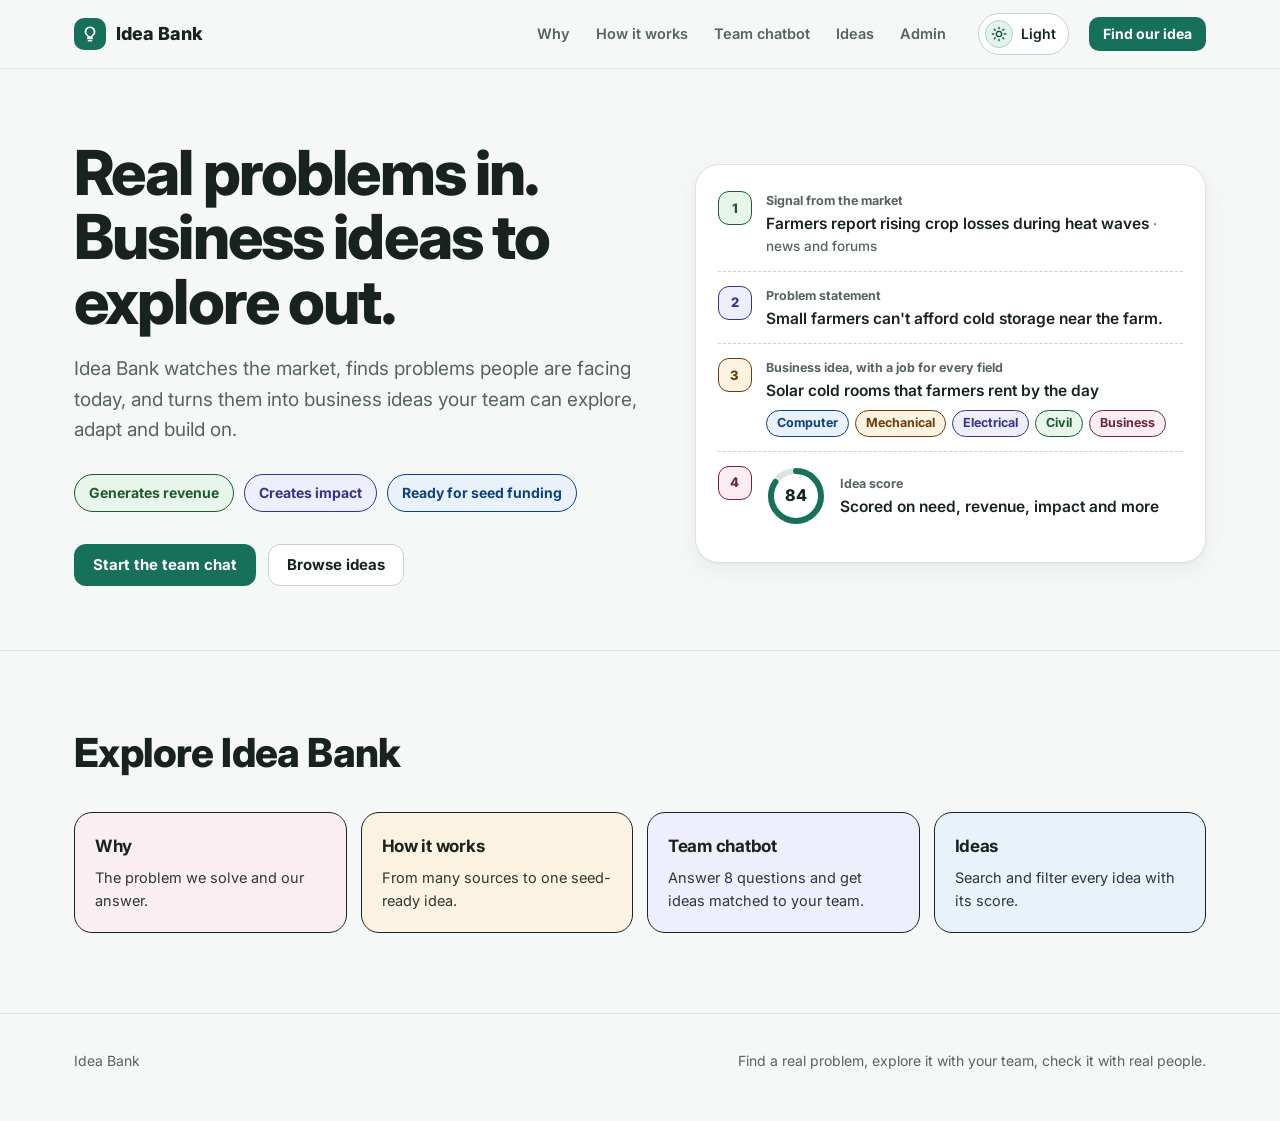
==== static/index.html @ 4145d93f "Idea Bank: real problems in, business ideas out Flask site with a team chatbot, researched ideas wit" ====
<!doctype html>
<html lang="en">
<head>
<meta charset="utf-8">
<meta name="viewport" content="width=device-width, initial-scale=1, viewport-fit=cover">
<title>Idea Bank — real problems, ideas to explore</title>
<link rel="preconnect" href="https://fonts.googleapis.com">
<link rel="preconnect" href="https://fonts.gstatic.com" crossorigin>
<link href="https://fonts.googleapis.com/css2?family=Inter:wght@400;500;600;700;800&display=swap" rel="stylesheet">
<script>
/* apply saved theme before paint */
(function(){try{var t=localStorage.getItem("ideabank:theme");if(t==="light"||t==="dark")document.documentElement.setAttribute("data-theme",t);}catch(e){}})();
</script>
<link rel="stylesheet" href="/static/site.css">
</head>
<body>
<script>(function(){var h=location.hash.slice(1);if(["why","how","team","ideas"].indexOf(h)>-1)location.replace("/"+h);})();</script>
<header class="top">
  <div class="wrap">
    <a class="brand" href="/" aria-label="Idea Bank, home">
      <span class="mark" aria-hidden="true"><svg width="18" height="18" viewBox="0 0 24 24" fill="none" stroke-width="2.2" stroke-linecap="round" stroke-linejoin="round"><path d="M9 18h6M10 21h4M12 3a6 6 0 0 0-3.5 10.9c.6.4 1 1.1 1 1.8V16h5v-.3c0-.7.4-1.4 1-1.8A6 6 0 0 0 12 3z"/></svg></span>
      Idea Bank
    </a>
    <nav class="nav" aria-label="Main">
      <a href="/why">Why</a><a href="/how">How it works</a><a href="/team">Team chatbot</a><a href="/ideas">Ideas</a>
    <a href="/admin">Admin</a></nav>
    <button class="theme-btn" id="themeBtn" type="button" aria-label="Switch to dark mode">
      <span class="knob" aria-hidden="true">
        <svg class="sun" viewBox="0 0 24 24" fill="none" stroke-width="2" stroke-linecap="round"><circle cx="12" cy="12" r="4"/><path d="M12 2v2M12 20v2M4.9 4.9l1.4 1.4M17.7 17.7l1.4 1.4M2 12h2M20 12h2M4.9 19.1l1.4-1.4M17.7 6.3l1.4-1.4"/></svg>
        <svg class="moon" viewBox="0 0 24 24" fill="none" stroke-width="2" stroke-linecap="round" stroke-linejoin="round"><path d="M21 12.8A9 9 0 1 1 11.2 3a7 7 0 0 0 9.8 9.8z"/></svg>
      </span>
      <span class="lbl" id="themeLbl">Light</span>
    </button>
    <a class="btn btn-primary btn-sm cta-top" href="/team">Find our idea</a>
  </div>
</header>

<main id="top">
  <section class="hero">
    <div class="wrap hero-grid">
      <div>
        <h1>Real problems in. Business ideas to explore out.</h1>
        <p class="lead">Idea Bank watches the market, finds problems people are facing today, and turns them into business ideas your team can explore, adapt and build on.</p>
        <ul class="goals" aria-label="Every idea aims to">
          <li class="c-green">Generates revenue</li>
          <li class="c-lav">Creates impact</li>
          <li class="c-blue">Ready for seed funding</li>
        </ul>
        <div class="row">
          <a class="btn btn-primary" href="/team">Start the team chat</a>
          <a class="btn btn-ghost" href="/ideas">Browse ideas</a>
        </div>
      </div>

      <figure class="transform reveal" aria-label="Example: how one news signal becomes an idea" style="margin:0">
        <div class="stage">
          <span class="dot c-green" aria-hidden="true">1</span>
          <div><p class="k">Signal from the market</p><p class="v">Farmers report rising crop losses during heat waves <span class="src">· news and forums</span></p></div>
        </div>
        <div class="stage">
          <span class="dot c-lav" aria-hidden="true">2</span>
          <div><p class="k">Problem statement</p><p class="v">Small farmers can't afford cold storage near the farm.</p></div>
        </div>
        <div class="stage">
          <span class="dot c-amber" aria-hidden="true">3</span>
          <div><p class="k">Business idea, with a job for every field</p><p class="v">Solar cold rooms that farmers rent by the day</p>
            <div class="tags"><span class="tag c-blue">Computer</span><span class="tag c-amber">Mechanical</span><span class="tag c-lav">Electrical</span><span class="tag c-green">Civil</span><span class="tag c-pink">Business</span></div></div>
        </div>
        <div class="stage">
          <span class="dot c-pink" aria-hidden="true">4</span>
          <div class="score-line"><div id="heroRing"></div><div><p class="k">Idea score</p><p class="v">Scored on need, revenue, impact and more</p></div></div>
        </div>
      </figure>
    </div>
  </section>

  <section class="sec">
    <div class="wrap">
      <div class="sec-head"><h2>Explore Idea Bank</h2></div>
      <div class="explore">
        <a class="c-pink" href="/why"><h3>Why</h3><p>The problem we solve and our answer.</p></a>
        <a class="c-amber" href="/how"><h3>How it works</h3><p>From many sources to one seed-ready idea.</p></a>
        <a class="c-lav" href="/team"><h3>Team chatbot</h3><p>Answer 8 questions and get ideas matched to your team.</p></a>
        <a class="c-blue" href="/ideas"><h3>Ideas</h3><p>Search and filter every idea with its score.</p></a>
      </div>
    </div>
  </section>
</main>

<footer>
  <div class="wrap"><span>Idea Bank</span><span>Find a real problem, explore it with your team, check it with real people.</span></div>
</footer>

<dialog id="dlg" aria-labelledby="dlgTitle"><div class="dlg" id="dlgBody"></div></dialog>
<script src="/static/app.js"></script>
</body>
</html>
---- static/site.css ----
:root{
  --bg:#F5F8F6; --surface:#FFFFFF; --sunk:#EEF3F0; --ink:#18231F; --muted:#56635E; --line:#DCE4E0; --line-strong:#C6D2CC;
  --teal:#17705A; --teal-ink:#0E4F3F; --teal-soft:#E3F3EC; --teal-line:#A6D8C4; --on-teal:#FFFFFF;
  --lav:#EFEEFC; --lav-line:#C9C5F1; --lav-ink:#3A3285;
  --amber:#FCF2E1; --amber-line:#EFCB8C; --amber-ink:#69400A;
  --pink:#FBEEF2; --pink-line:#EFB6C8; --pink-ink:#70243D;
  --blue:#E9F2FB; --blue-line:#ADCDEE; --blue-ink:#0E447A;
  --green:#E7F5EB; --green-line:#A8D8B3; --green-ink:#1F5A2B;
  --gray:#F1F1EC; --gray-line:#D2D1C9; --gray-ink:#43433E;
  --ring-mid:#D99A2B; --shadow:0 1px 2px rgba(24,35,31,.05), 0 8px 24px rgba(24,35,31,.06);
  --backdrop:rgba(16,24,21,.45);
  color-scheme:light;
  box-sizing:border-box;
  padding-top:env(safe-area-inset-top,0px);
  padding-bottom:env(safe-area-inset-bottom,0px);
}
@media (prefers-color-scheme:dark){
  :root:not([data-theme="light"]){
    --bg:#0F1513; --surface:#161E1B; --sunk:#121916; --ink:#E5EDE9; --muted:#9DAAA5; --line:#26312D; --line-strong:#34413C;
    --teal:#5CC7A2; --teal-ink:#A9E8D2; --teal-soft:#14302A; --teal-line:#2B5C4C; --on-teal:#0B1E18;
    --lav:#1F1D38; --lav-line:#3F3A74; --lav-ink:#CDC9FA;
    --amber:#2E230F; --amber-line:#6A4F22; --amber-ink:#F4D49B;
    --pink:#331B24; --pink-line:#6B3447; --pink-ink:#F4C2D2;
    --blue:#142638; --blue-line:#2D5376; --blue-ink:#B6D5F2;
    --green:#152D1B; --green-line:#2E5F38; --green-ink:#B6E2BF;
    --gray:#212423; --gray-line:#3E4341; --gray-ink:#D4D6D1;
    --ring-mid:#E7B556; --shadow:0 1px 2px rgba(0,0,0,.3), 0 8px 24px rgba(0,0,0,.25);
    --backdrop:rgba(0,0,0,.6);
    color-scheme:dark;
  }
}
:root[data-theme="dark"]{
  --bg:#0F1513; --surface:#161E1B; --sunk:#121916; --ink:#E5EDE9; --muted:#9DAAA5; --line:#26312D; --line-strong:#34413C;
  --teal:#5CC7A2; --teal-ink:#A9E8D2; --teal-soft:#14302A; --teal-line:#2B5C4C; --on-teal:#0B1E18;
  --lav:#1F1D38; --lav-line:#3F3A74; --lav-ink:#CDC9FA;
  --amber:#2E230F; --amber-line:#6A4F22; --amber-ink:#F4D49B;
  --pink:#331B24; --pink-line:#6B3447; --pink-ink:#F4C2D2;
  --blue:#142638; --blue-line:#2D5376; --blue-ink:#B6D5F2;
  --green:#152D1B; --green-line:#2E5F38; --green-ink:#B6E2BF;
  --gray:#212423; --gray-line:#3E4341; --gray-ink:#D4D6D1;
  --ring-mid:#E7B556; --shadow:0 1px 2px rgba(0,0,0,.3), 0 8px 24px rgba(0,0,0,.25);
  --backdrop:rgba(0,0,0,.6);
  color-scheme:dark;
}
html{scroll-behavior:smooth; scroll-padding-top:calc(env(safe-area-inset-top,0px) + 76px)}
@media (prefers-reduced-motion:reduce){html{scroll-behavior:auto} *,*::before,*::after{animation:none!important; transition:none!important}}
*,*::before,*::after{box-sizing:border-box}
[hidden]{display:none!important}
body{margin:0; background:var(--bg); color:var(--ink); font-family:Inter, "Segoe UI", Roboto, Helvetica, Arial, sans-serif; font-size:16px; line-height:1.6; -webkit-font-smoothing:antialiased; transition:background-color .2s, color .2s}
img,svg{max-width:100%}
a{color:var(--teal)}
button,input,select,textarea{font:inherit; color:inherit}
:focus-visible{outline:3px solid var(--teal); outline-offset:2px; border-radius:8px}
.wrap{max-width:1180px; margin:0 auto; padding:0 24px}
.sr{position:absolute; width:1px; height:1px; overflow:hidden; clip:rect(0 0 0 0); white-space:nowrap}
h1,h2,h3,h4{letter-spacing:-.015em}

/* ---------- header ---------- */
.top{position:sticky; top:0; z-index:30; background:color-mix(in srgb, var(--bg) 86%, transparent); backdrop-filter:saturate(1.2) blur(12px); -webkit-backdrop-filter:saturate(1.2) blur(12px); border-bottom:1px solid var(--line)}
.top .wrap{display:flex; align-items:center; gap:20px; height:68px}
.brand{display:flex; align-items:center; gap:10px; font-weight:800; font-size:18px; color:var(--ink); text-decoration:none; margin-right:auto}
.mark{width:32px; height:32px; border-radius:10px; background:var(--teal); display:grid; place-items:center}
.mark svg{stroke:var(--on-teal)}
.nav{display:flex; gap:2px}
.nav a{color:var(--muted); text-decoration:none; font-weight:600; font-size:14.5px; padding:8px 12px; border-radius:10px}
.nav a:hover{color:var(--ink); background:var(--sunk)}
@media (max-width:820px){.nav{display:none}}
.theme-btn{display:inline-flex; align-items:center; gap:8px; border:1px solid var(--line-strong); background:var(--surface); border-radius:999px; padding:6px 12px 6px 6px; cursor:pointer; font-size:14px; font-weight:600}
.theme-btn .knob{width:28px; height:28px; border-radius:50%; background:var(--teal-soft); border:1px solid var(--teal-line); display:grid; place-items:center}
.theme-btn svg{width:16px; height:16px; stroke:var(--teal-ink)}
.theme-btn .moon{display:none}
:root[data-theme="dark"] .theme-btn .sun{display:none}
:root[data-theme="dark"] .theme-btn .moon{display:block}
.cta-top{display:inline-flex}
@media (max-width:520px){.cta-top{display:none} .theme-btn .lbl{display:none} .theme-btn{padding:6px}}

/* ---------- buttons ---------- */
.btn{display:inline-flex; align-items:center; justify-content:center; gap:8px; border:1px solid transparent; border-radius:12px; padding:11px 18px; font-weight:700; font-size:15px; cursor:pointer; text-decoration:none; line-height:1.2; transition:filter .15s, border-color .15s, background-color .15s}
.btn-primary{background:var(--teal); color:var(--on-teal)}
.btn-primary:hover{filter:brightness(1.07)}
.btn-ghost{background:var(--surface); border-color:var(--line-strong); color:var(--ink)}
.btn-ghost:hover{border-color:var(--teal-line)}
.btn-soft{background:var(--lav); border-color:var(--lav-line); color:var(--lav-ink)}
.btn-sm{padding:8px 13px; font-size:14px; border-radius:10px}
.btn:disabled{opacity:.55; cursor:not-allowed}
.row{display:flex; gap:12px; flex-wrap:wrap; align-items:center}

/* ---------- hero ---------- */
.hero{padding:72px 0 64px}
.hero-grid{display:grid; grid-template-columns:minmax(0,1.05fr) minmax(0,.95fr); gap:56px; align-items:center}
@media (max-width:940px){.hero-grid{grid-template-columns:1fr; gap:40px}}
.hero h1{font-size:clamp(36px,5.4vw,62px); line-height:1.04; margin:0 0 20px; font-weight:800; letter-spacing:-.03em; max-width:12em}
.hero .lead{font-size:clamp(17px,1.6vw,19px); color:var(--muted); margin:0 0 28px; max-width:33em}
.goals{display:flex; gap:10px; flex-wrap:wrap; margin:0 0 32px; padding:0; list-style:none}
.goals li{font-size:14px; font-weight:700; padding:7px 14px; border-radius:999px; border:1px solid}

/* the signal-to-pitch card */
.transform{position:relative; background:var(--surface); border:1px solid var(--line); border-radius:24px; padding:22px; box-shadow:var(--shadow)}
.transform .stage{display:grid; grid-template-columns:auto 1fr; gap:14px; padding:14px 0; border-top:1px dashed var(--line-strong)}
.transform .stage:first-of-type{border-top:0; padding-top:4px}
.stage .dot{width:34px; height:34px; border-radius:11px; display:grid; place-items:center; border:1px solid; font-weight:800; font-size:13px}
.stage .k{font-size:12.5px; font-weight:700; color:var(--muted); margin:0 0 2px}
.stage .v{margin:0; font-weight:600; font-size:15.5px; line-height:1.4}
.stage .src{font-weight:500; color:var(--muted); font-size:13.5px}
.stage .tags{display:flex; flex-wrap:wrap; gap:6px; margin-top:8px}
.score-line{display:flex; align-items:center; gap:14px}
.reveal .stage{opacity:0; transform:translateY(6px); animation:rise .5s ease forwards}
.reveal .stage:nth-of-type(2){animation-delay:.25s}
.reveal .stage:nth-of-type(3){animation-delay:.5s}
.reveal .stage:nth-of-type(4){animation-delay:.75s}
@keyframes rise{to{opacity:1; transform:none}}

/* ---------- colour chips ---------- */
.c-green{background:var(--green); border-color:var(--green-line); color:var(--green-ink)}
.c-amber{background:var(--amber); border-color:var(--amber-line); color:var(--amber-ink)}
.c-lav{background:var(--lav); border-color:var(--lav-line); color:var(--lav-ink)}
.c-blue{background:var(--blue); border-color:var(--blue-line); color:var(--blue-ink)}
.c-pink{background:var(--pink); border-color:var(--pink-line); color:var(--pink-ink)}
.c-gray{background:var(--gray); border-color:var(--gray-line); color:var(--gray-ink)}
.c-teal{background:var(--teal-soft); border-color:var(--teal-line); color:var(--teal-ink)}
.tag{display:inline-block; font-size:12.5px; font-weight:700; padding:3px 10px; border-radius:999px; border:1px solid; line-height:1.5}

/* ---------- sections ---------- */
.sec{padding:80px 0; border-top:1px solid var(--line)}
.sec.alt{background:var(--sunk)}
.sec-head{max-width:720px; margin:0 0 36px}
.sec-head h2{font-size:clamp(28px,3.4vw,40px); line-height:1.12; margin:0 0 12px; font-weight:800}
.sec-head p{margin:0; color:var(--muted); font-size:17px}

/* why */
.why{display:grid; grid-template-columns:minmax(0,1fr) minmax(0,1.15fr); gap:28px; align-items:stretch}
@media (max-width:860px){.why{grid-template-columns:1fr}}
.pains{display:grid; gap:14px}
.pain{background:var(--surface); border:1px solid var(--line); border-left:4px solid var(--pink-line); border-radius:14px; padding:18px 20px}
.pain h3{margin:0 0 4px; font-size:17px}
.pain p{margin:0; color:var(--muted); font-size:15px}
.answer{border-radius:22px; padding:32px; border:1px solid var(--teal-line); background:var(--teal-soft); color:var(--teal-ink); display:flex; flex-direction:column; justify-content:space-between; gap:28px}
.answer p.big{font-size:clamp(22px,2.4vw,30px); line-height:1.3; font-weight:700; margin:0; letter-spacing:-.015em}
.answer ul{list-style:none; margin:0; padding:0; display:flex; flex-wrap:wrap; gap:10px}
.answer li{background:var(--surface); border:1px solid var(--teal-line); color:var(--ink); border-radius:999px; padding:7px 14px; font-weight:600; font-size:14px}

/* flow */
.flow{list-style:none; margin:0; padding:0; display:grid; grid-template-columns:repeat(5,minmax(0,1fr)); gap:14px; counter-reset:step}
@media (max-width:980px){.flow{grid-template-columns:repeat(2,minmax(0,1fr))}}
@media (max-width:520px){.flow{grid-template-columns:1fr}}
.flow li{position:relative; border:1px solid; border-radius:18px; padding:20px; counter-increment:step}
.flow li::before{content:counter(step); display:grid; place-items:center; width:28px; height:28px; border-radius:50%; background:var(--surface); font-weight:800; font-size:13px; margin-bottom:12px}
.flow li h3{margin:0 0 6px; font-size:17px}
.flow li p{margin:0; font-size:14.5px; opacity:.9}
.outputs{margin-top:22px; display:grid; grid-template-columns:repeat(3,minmax(0,1fr)); gap:14px}
@media (max-width:760px){.outputs{grid-template-columns:1fr}}
.out{background:var(--surface); border:1px solid var(--line); border-radius:18px; padding:20px}
.out h3{margin:0 0 4px; font-size:16.5px}
.out p{margin:0; color:var(--muted); font-size:14.5px}
.out.final{border-color:var(--teal-line); background:var(--teal-soft)}
.out.final h3,.out.final p{color:var(--teal-ink)}
.out-label{font-weight:700; color:var(--muted); font-size:14.5px; margin:28px 0 0}

/* chatbot */
.chat-grid{display:grid; grid-template-columns:minmax(0,1.1fr) minmax(0,.9fr); gap:24px; align-items:start}
@media (max-width:920px){.chat-grid{grid-template-columns:1fr}}
.chat{background:var(--surface); border:1px solid var(--line); border-radius:22px; display:flex; flex-direction:column; height:600px; overflow:hidden; box-shadow:var(--shadow)}
.chat-head{display:flex; align-items:center; justify-content:space-between; gap:12px; padding:14px 18px; border-bottom:1px solid var(--line)}
.chat-head .who{display:flex; align-items:center; gap:10px; font-weight:700}
.bot-av{width:34px; height:34px; border-radius:50%; background:var(--lav); border:1px solid var(--lav-line); display:grid; place-items:center}
.bot-av svg{stroke:var(--lav-ink)}
.progress{font-size:13px; color:var(--muted); font-weight:600}
.chat-log{flex:1; overflow-y:auto; padding:20px 18px; display:flex; flex-direction:column; gap:10px}
.bubble{max-width:84%; padding:11px 15px; border-radius:16px; font-size:15px; line-height:1.45; border:1px solid}
.bubble.bot{align-self:flex-start; background:var(--lav); border-color:var(--lav-line); color:var(--lav-ink); border-bottom-left-radius:5px}
.bubble.me{align-self:flex-end; background:var(--teal-soft); border-color:var(--teal-line); color:var(--teal-ink); border-bottom-right-radius:5px}
.chat-input{border-top:1px solid var(--line); padding:14px; display:grid; gap:10px; background:var(--surface)}
.chips{display:flex; flex-wrap:wrap; gap:8px}
.chip{border:1px solid var(--line-strong); background:var(--bg); border-radius:999px; padding:7px 14px; font-weight:600; font-size:14px; cursor:pointer}
.chip:hover{border-color:var(--teal-line); background:var(--teal-soft)}
.text-row{display:flex; gap:8px}
.text-row input{flex:1; min-width:0; border:1px solid var(--line-strong); background:var(--bg); border-radius:12px; padding:10px 14px}
.side{display:grid; gap:18px}
.panel{background:var(--surface); border:1px solid var(--line); border-radius:22px; padding:22px}
.panel h3{margin:0 0 4px; font-size:17px}
.panel .sub{margin:0 0 14px; color:var(--muted); font-size:14px}
.qlist{list-style:none; margin:0; padding:0; display:grid; grid-template-columns:1fr 1fr; gap:8px}
.qlist li{display:flex; gap:8px; align-items:center; font-size:14px; font-weight:600; padding:8px 10px; border-radius:10px; background:var(--sunk); border:1px solid var(--line); color:var(--muted)}
.qlist li i{font-style:normal; width:22px; height:22px; flex:none; border-radius:50%; display:grid; place-items:center; font-size:12px; background:var(--surface); border:1px solid var(--line-strong)}
.qlist li.done{color:var(--teal-ink); background:var(--teal-soft); border-color:var(--teal-line)}
.qlist li.done i{border-color:var(--teal-line)}
.qnote{font-size:13px; color:var(--muted); margin:10px 0 0}
.member{display:flex; gap:12px; padding:12px 0; border-top:1px solid var(--line)}
.member:first-child{border-top:0; padding-top:0}
.avatar{width:38px; height:38px; flex:none; border-radius:12px; display:grid; place-items:center; font-weight:800; font-size:13px; border:1px solid}
.member b{display:block; font-size:15px}
.member span{color:var(--muted); font-size:14px}
.stats{display:grid; grid-template-columns:repeat(3,1fr); gap:10px; margin-top:14px}
.stat{border-radius:14px; padding:12px; border:1px solid var(--teal-line); background:var(--teal-soft); color:var(--teal-ink)}
.stat b{display:block; font-size:22px; line-height:1.2}
.stat span{font-size:12.5px}
.team-prefs{display:flex; flex-wrap:wrap; gap:6px; margin-top:12px}
.empty{color:var(--muted); font-size:15px; padding:16px; border:1px dashed var(--line-strong); border-radius:14px; margin:0}

.matches-head{display:flex; justify-content:space-between; align-items:flex-end; gap:16px; flex-wrap:wrap; margin:48px 0 16px}
.matches-head h3{margin:0 0 4px; font-size:24px}
.matches-head p{margin:0; color:var(--muted)}
.matches{display:grid; gap:14px}
.match{background:var(--surface); border:1px solid var(--line); border-radius:18px; padding:18px 20px; display:grid; grid-template-columns:auto minmax(0,1fr) auto; gap:18px; align-items:center}
@media (max-width:640px){.match{grid-template-columns:auto 1fr} .match .act{grid-column:1/-1}}
.match h4{margin:0 0 4px; font-size:17px}
.match p{margin:0 0 10px; color:var(--muted); font-size:14.5px}
.why-tags{display:flex; flex-wrap:wrap; gap:6px}

/* ring */
.ring{position:relative; width:60px; height:60px; flex:none}
.ring svg{transform:rotate(-90deg); display:block}
.ring b{position:absolute; inset:0; display:grid; place-items:center; font-size:16px; font-weight:800}
.ring small{position:absolute; left:0; right:0; bottom:-18px; text-align:center; font-size:11px; color:var(--muted); font-weight:600}

/* feed */
.filters{display:flex; gap:10px; flex-wrap:wrap; align-items:center; margin-bottom:22px}
.filters input,.filters select{border:1px solid var(--line-strong); background:var(--surface); border-radius:12px; padding:10px 12px; min-width:0}
.filters input{flex:1; min-width:200px}
.seg{display:flex; background:var(--surface); border:1px solid var(--line-strong); border-radius:12px; padding:3px}
.seg button{border:0; background:transparent; padding:7px 12px; border-radius:9px; font-weight:600; font-size:14px; cursor:pointer; color:var(--muted)}
.seg button[aria-pressed="true"]{background:var(--teal-soft); color:var(--teal-ink)}
.grid{display:grid; grid-template-columns:repeat(auto-fill,minmax(310px,1fr)); gap:16px}
.card{background:var(--surface); border:1px solid var(--line); border-radius:20px; padding:20px; display:flex; flex-direction:column; gap:12px; text-align:left; cursor:pointer; width:100%}
.card:hover{border-color:var(--teal-line)}
.card-top{display:flex; justify-content:space-between; gap:14px; align-items:flex-start}
.card .sector{font-size:13px; font-weight:700; color:var(--teal)}
.card h3{margin:2px 0 0; font-size:18px; line-height:1.3}
.card .prob{margin:0; color:var(--muted); font-size:14.5px}
.card .meta{display:flex; flex-wrap:wrap; gap:6px; margin-top:auto}
.card .facts{font-size:13px; color:var(--muted); font-weight:600}
.live-badge{font-size:11.5px; font-weight:700; color:var(--green-ink); background:var(--green); border:1px solid var(--green-line); padding:1px 8px; border-radius:999px; margin-left:6px; vertical-align:2px}
.ex-badge{font-size:11.5px; font-weight:700; color:var(--gray-ink); background:var(--gray); border:1px solid var(--gray-line); padding:1px 8px; border-radius:999px; margin-left:6px; vertical-align:2px}
.code-box{display:flex; align-items:center; gap:12px; flex-wrap:wrap; margin-top:14px; padding:12px 14px; border-radius:14px; border:1px dashed var(--teal-line); background:var(--teal-soft); color:var(--teal-ink); font-size:14px}
.code-box b{font-size:20px; letter-spacing:.12em}
.proof a{display:block; font-size:14.5px; margin:4px 0}
.ai-badge{font-size:11.5px; font-weight:700; color:var(--lav-ink); background:var(--lav); border:1px solid var(--lav-line); padding:1px 8px; border-radius:999px; margin-left:6px; vertical-align:2px}

/* pitch section */
.pitch-demo{display:grid; grid-template-columns:minmax(0,1fr) minmax(0,1fr); gap:20px}
@media (max-width:860px){.pitch-demo{grid-template-columns:1fr}}
.idea-strip{background:var(--surface); border:1px solid var(--line); border-radius:18px; padding:20px 22px; margin-bottom:20px}
.idea-strip h3{margin:0 0 8px; font-size:20px}
.idea-strip .roles-inline{display:flex; flex-wrap:wrap; gap:8px}
.list-box{border:1px solid; border-radius:20px; padding:24px}
.list-box h3{margin:0 0 4px; font-size:19px}
.list-box .sub{margin:0 0 14px; font-size:14px; opacity:.85}
.list-box dl{margin:0; display:grid; gap:8px}
.list-box dt{font-weight:700; display:inline}
.list-box dd{display:inline; margin:0}
.list-box dl div{font-size:15px}

/* dialog */
dialog{border:0; padding:0; border-radius:24px; width:min(860px, calc(100% - 24px)); max-height:calc(100dvh - 32px); background:var(--surface); color:var(--ink); box-shadow:0 24px 60px rgba(0,0,0,.25)}
dialog::backdrop{background:var(--backdrop)}
.dlg{padding:28px; display:grid; gap:18px}
.dlg-head{display:flex; justify-content:space-between; gap:16px; align-items:flex-start}
.dlg-head h2{margin:2px 0 6px; font-size:25px; line-height:1.25}
.x{border:1px solid var(--line-strong); background:var(--bg); border-radius:10px; width:40px; height:40px; cursor:pointer; font-size:18px; flex:none}
.two{display:grid; grid-template-columns:1fr 1fr; gap:14px}
@media (max-width:640px){.two{grid-template-columns:1fr}}
.box{border:1px solid var(--line); border-radius:16px; padding:18px}
.box h3{margin:0 0 8px; font-size:15.5px}
.box p{margin:0; font-size:15px; color:var(--muted)}
.bars{display:grid; gap:9px}
.bar-row{display:grid; grid-template-columns:130px 1fr 46px; gap:12px; align-items:center; font-size:14px}
.bar{height:9px; background:var(--gray); border-radius:99px; overflow:hidden}
.bar i{display:block; height:100%; background:var(--teal); border-radius:99px}
.qa{display:grid; gap:12px}
.qa div{font-size:15px}
.qa b{display:block; font-size:14px}
.roles{display:grid; gap:10px}
.role{display:flex; gap:10px; align-items:flex-start; font-size:15px}
.pitch-out{border:1px solid var(--pink-line); background:var(--pink); color:var(--pink-ink); border-radius:16px; padding:20px; font-size:15px; overflow-x:auto}
.pitch-out h3{font-size:16.5px; margin:16px 0 6px}
.pitch-out h3:first-child{margin-top:0}
.pitch-out p{margin:6px 0}
.pitch-out ul,.pitch-out ol{margin:6px 0; padding-left:22px}
.msg{font-size:14.5px; padding:12px 14px; border-radius:12px; border:1px solid; margin:10px 0 0}
.note{font-size:14px; color:var(--muted)}

footer{border-top:1px solid var(--line); padding:36px 0 48px; color:var(--muted); font-size:14px}
footer .wrap{display:flex; justify-content:space-between; gap:16px; flex-wrap:wrap}
main>.sec:first-child{border-top:0}
.explore{display:grid; grid-template-columns:repeat(auto-fill,minmax(220px,1fr)); gap:14px}
.explore a{display:block; text-decoration:none; color:inherit; border:1px solid; border-radius:18px; padding:20px}
.explore a:hover{filter:brightness(.98); transform:translateY(-1px)}
.explore h3{margin:0 0 6px; font-size:17px}
.explore p{margin:0; font-size:14.5px; opacity:.9}
.nav a[aria-current="page"]{color:var(--teal-ink); background:var(--teal-soft)}
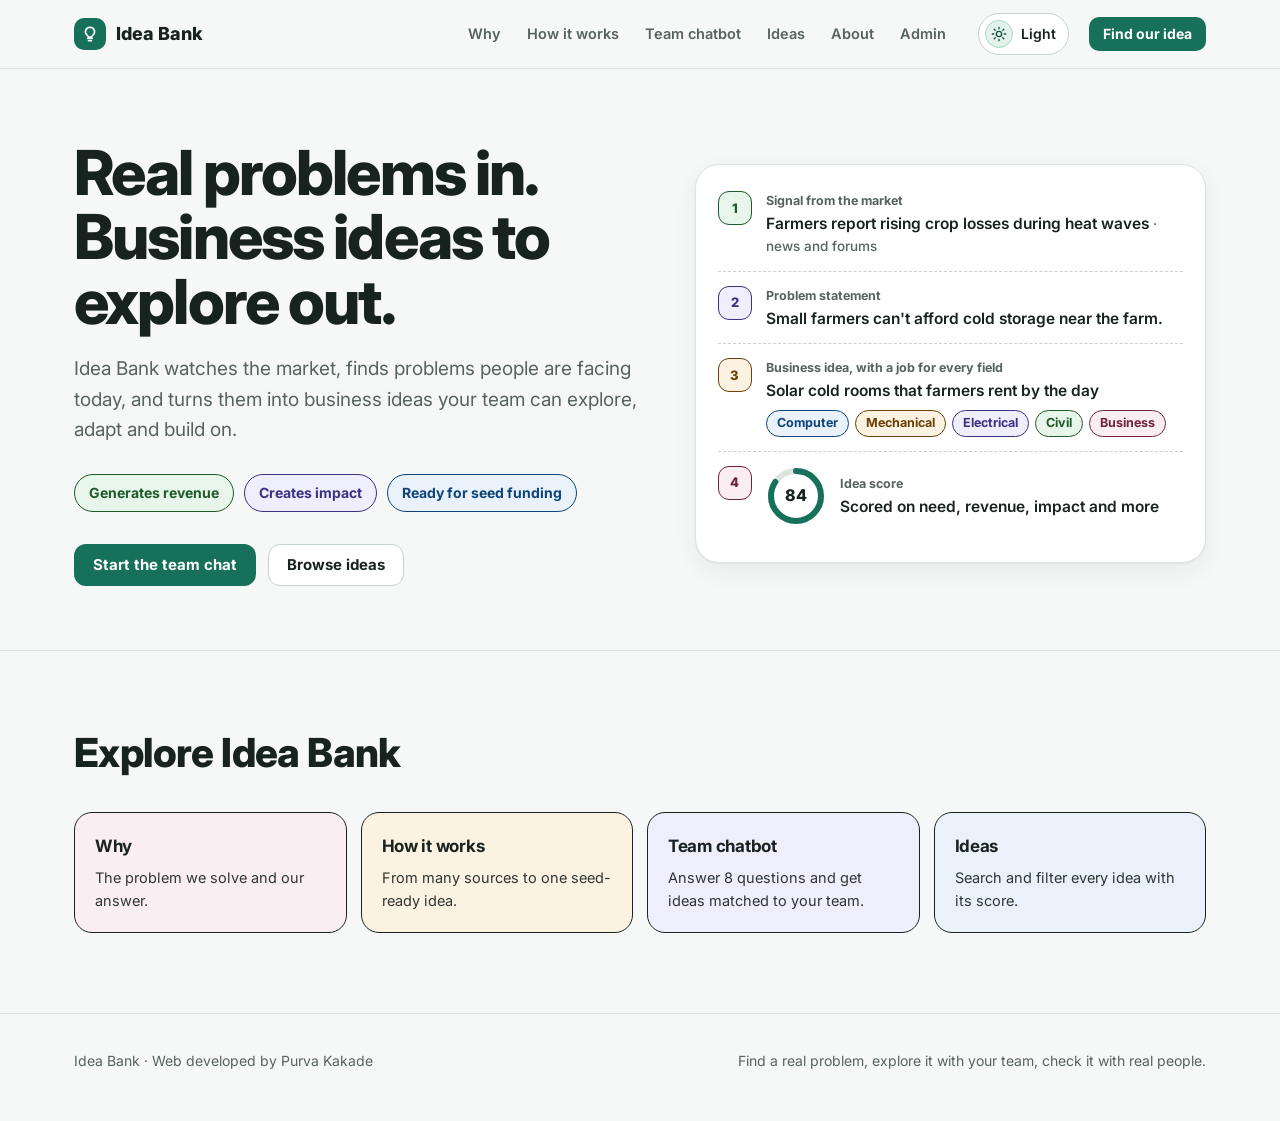
==== commit a2411cbf: "Add About page and developer credit Co-Authored-By: Claude Sonnet 5.5 <noreply@anthropic.com>" ====
--- a/static/index.html
+++ b/static/index.html
@@ -23,7 +23,7 @@
     </a>
     <nav class="nav" aria-label="Main">
       <a href="/why">Why</a><a href="/how">How it works</a><a href="/team">Team chatbot</a><a href="/ideas">Ideas</a>
-    <a href="/admin">Admin</a></nav>
+    <a href="/about">About</a><a href="/admin">Admin</a></nav>
     <button class="theme-btn" id="themeBtn" type="button" aria-label="Switch to dark mode">
       <span class="knob" aria-hidden="true">
         <svg class="sun" viewBox="0 0 24 24" fill="none" stroke-width="2" stroke-linecap="round"><circle cx="12" cy="12" r="4"/><path d="M12 2v2M12 20v2M4.9 4.9l1.4 1.4M17.7 17.7l1.4 1.4M2 12h2M20 12h2M4.9 19.1l1.4-1.4M17.7 6.3l1.4-1.4"/></svg>
@@ -88,7 +88,7 @@
 </main>
 
 <footer>
-  <div class="wrap"><span>Idea Bank</span><span>Find a real problem, explore it with your team, check it with real people.</span></div>
+  <div class="wrap"><span>Idea Bank · Web developed by Purva Kakade</span><span>Find a real problem, explore it with your team, check it with real people.</span></div>
 </footer>
 
 <dialog id="dlg" aria-labelledby="dlgTitle"><div class="dlg" id="dlgBody"></div></dialog>
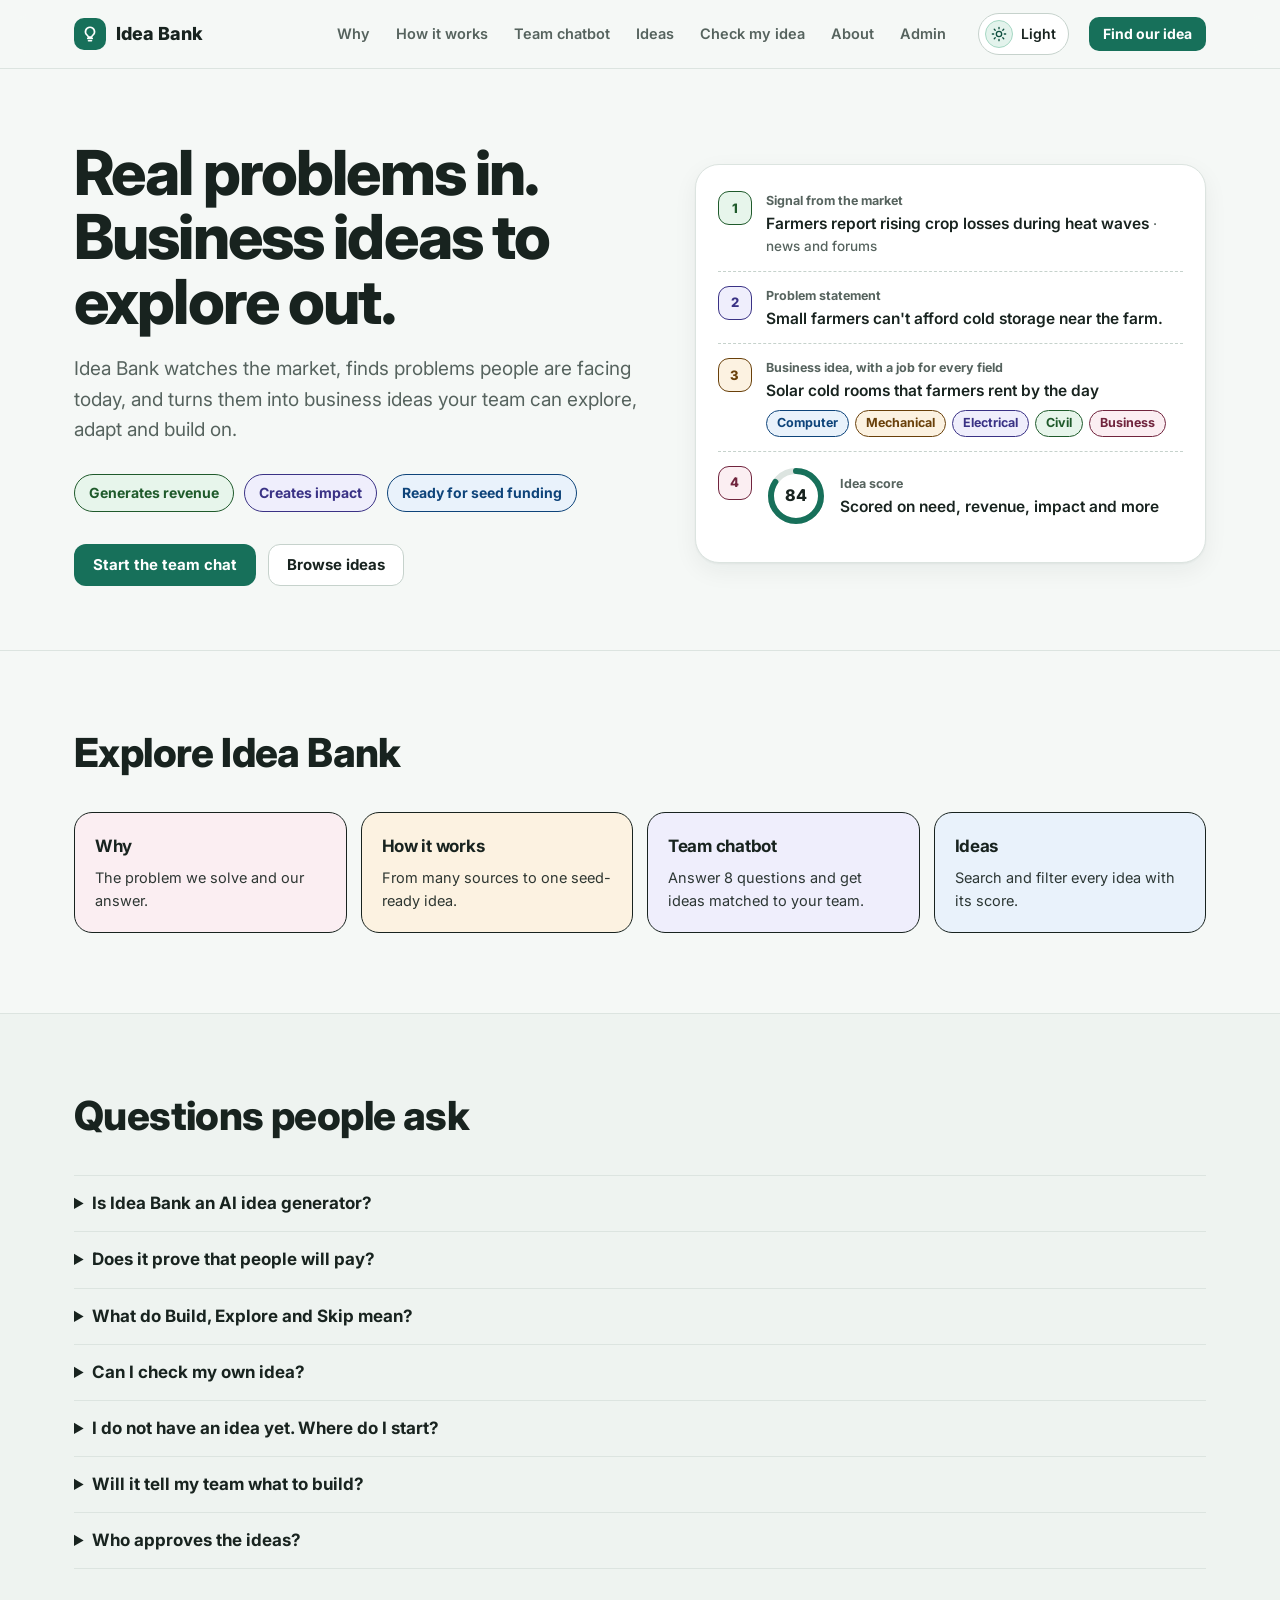
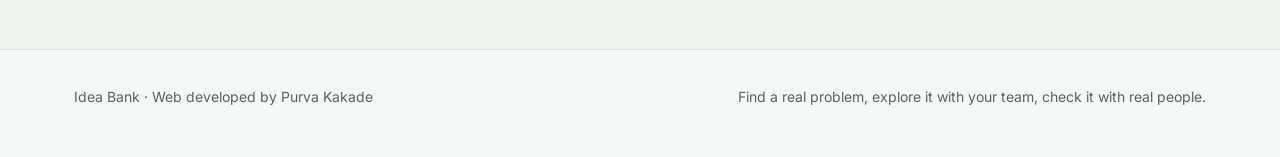
==== commit 442b9e0b: "Add Check my idea page, Build/Explore/Skip verdicts and home FAQ Co-Authored-By: Claude Sonnet 5.5 <" ====
--- a/static/index.html
+++ b/static/index.html
@@ -23,7 +23,7 @@
     </a>
     <nav class="nav" aria-label="Main">
       <a href="/why">Why</a><a href="/how">How it works</a><a href="/team">Team chatbot</a><a href="/ideas">Ideas</a>
-    <a href="/about">About</a><a href="/admin">Admin</a></nav>
+    <a href="/check">Check my idea</a><a href="/about">About</a><a href="/admin">Admin</a></nav>
     <button class="theme-btn" id="themeBtn" type="button" aria-label="Switch to dark mode">
       <span class="knob" aria-hidden="true">
         <svg class="sun" viewBox="0 0 24 24" fill="none" stroke-width="2" stroke-linecap="round"><circle cx="12" cy="12" r="4"/><path d="M12 2v2M12 20v2M4.9 4.9l1.4 1.4M17.7 17.7l1.4 1.4M2 12h2M20 12h2M4.9 19.1l1.4-1.4M17.7 6.3l1.4-1.4"/></svg>
@@ -85,6 +85,20 @@
       </div>
     </div>
   </section>
+  <section class="sec alt" id="faq">
+    <div class="wrap">
+      <div class="sec-head"><h2>Questions people ask</h2></div>
+      <div class="faq">
+        <details><summary>Is Idea Bank an AI idea generator?</summary><p>It uses live news, search trends and reports to find real problems. AI helps turn them into ideas when it is switched on, and a human reviewer approves every new idea before it appears.</p></details>
+        <details><summary>Does it prove that people will pay?</summary><p>No. It shows evidence that a problem exists and gives a score. Only talking to real customers proves demand, so every idea ends with a test to run.</p></details>
+        <details><summary>What do Build, Explore and Skip mean?</summary><p>Build is a score of 75 or more: strong enough to start. Explore is 50 to 74: real potential, but test the weakest area first. Skip is under 50: reshape it or choose another idea.</p></details>
+        <details><summary>Can I check my own idea?</summary><p>Yes. Use <a href="/check">Check my idea</a>. Answer 13 questions and get a score, a verdict and what to test next. Nothing you type is saved.</p></details>
+        <details><summary>I do not have an idea yet. Where do I start?</summary><p>Open the <a href="/team">team chatbot</a>. It asks about your skills, time and budget, then suggests ideas that fit your team.</p></details>
+        <details><summary>Will it tell my team what to build?</summary><p>No. Ideas and roles are suggestions. Your team decides what to pursue.</p></details>
+        <details><summary>Who approves the ideas?</summary><p>Reviewers chosen by the admin read each new idea and approve or reject it. Approved ideas show who finalized them.</p></details>
+      </div>
+    </div>
+  </section>
 </main>
 
 <footer>
--- a/static/site.css
+++ b/static/site.css
@@ -288,3 +288,27 @@
 .explore h3{margin:0 0 6px; font-size:17px}
 .explore p{margin:0; font-size:14.5px; opacity:.9}
 .nav a[aria-current="page"]{color:var(--teal-ink); background:var(--teal-soft)}
+
+/* check my idea */
+.checkgrid{display:grid; grid-template-columns:minmax(0,1.3fr) minmax(0,1fr); gap:24px; align-items:start}
+@media (max-width:900px){.checkgrid{grid-template-columns:1fr}}
+.qgroup{background:var(--surface); border:1px solid var(--line); border-radius:18px; padding:20px 22px; margin-bottom:16px}
+.qgroup h3{margin:0 0 4px; font-size:18px} .qgroup .sub{margin:0 0 12px; color:var(--muted); font-size:14px}
+.qrow{padding:12px 0; border-top:1px solid var(--line)} .qrow:first-of-type{border-top:0}
+.qrow p{margin:0 0 8px; font-weight:600; font-size:15px}
+.opts{display:flex; flex-wrap:wrap; gap:8px}
+.opts label{position:relative}
+.opts input{position:absolute; opacity:0; inset:0; cursor:pointer}
+.opts span{display:inline-block; border:1px solid var(--line-strong); background:var(--bg); border-radius:999px; padding:6px 14px; font-size:14px; font-weight:600; cursor:pointer}
+.opts input:checked + span{background:var(--teal-soft); border-color:var(--teal); color:var(--teal-ink)}
+.opts input:focus-visible + span{outline:3px solid var(--teal); outline-offset:2px}
+.field input,.field textarea{width:100%; border:1px solid var(--line-strong); background:var(--bg); border-radius:12px; padding:10px 14px}
+.field label{display:block; font-weight:600; font-size:14px; margin-bottom:4px}
+.result{position:sticky; top:84px; background:var(--surface); border:1px solid var(--line); border-radius:22px; padding:24px; box-shadow:var(--shadow)}
+.result h3{margin:0 0 6px; font-size:22px}
+.verdict{display:inline-block; font-weight:800; font-size:14px; padding:4px 14px; border-radius:999px; border:1px solid; margin-bottom:10px}
+.lens{display:grid; grid-template-columns:110px 1fr 48px; gap:10px; align-items:center; font-size:14px; margin:6px 0}
+.lens .bar{height:9px; background:var(--gray); border-radius:99px; overflow:hidden} .lens .bar i{display:block; height:100%; background:var(--teal)}
+.gate{display:flex; justify-content:space-between; gap:10px; font-size:14px; padding:6px 0; border-top:1px dashed var(--line-strong)}
+.faq details{border-top:1px solid var(--line); padding:14px 0} .faq details:last-child{border-bottom:1px solid var(--line)}
+.faq summary{cursor:pointer; font-weight:700; font-size:17px} .faq p{margin:8px 0 0; color:var(--muted)}
